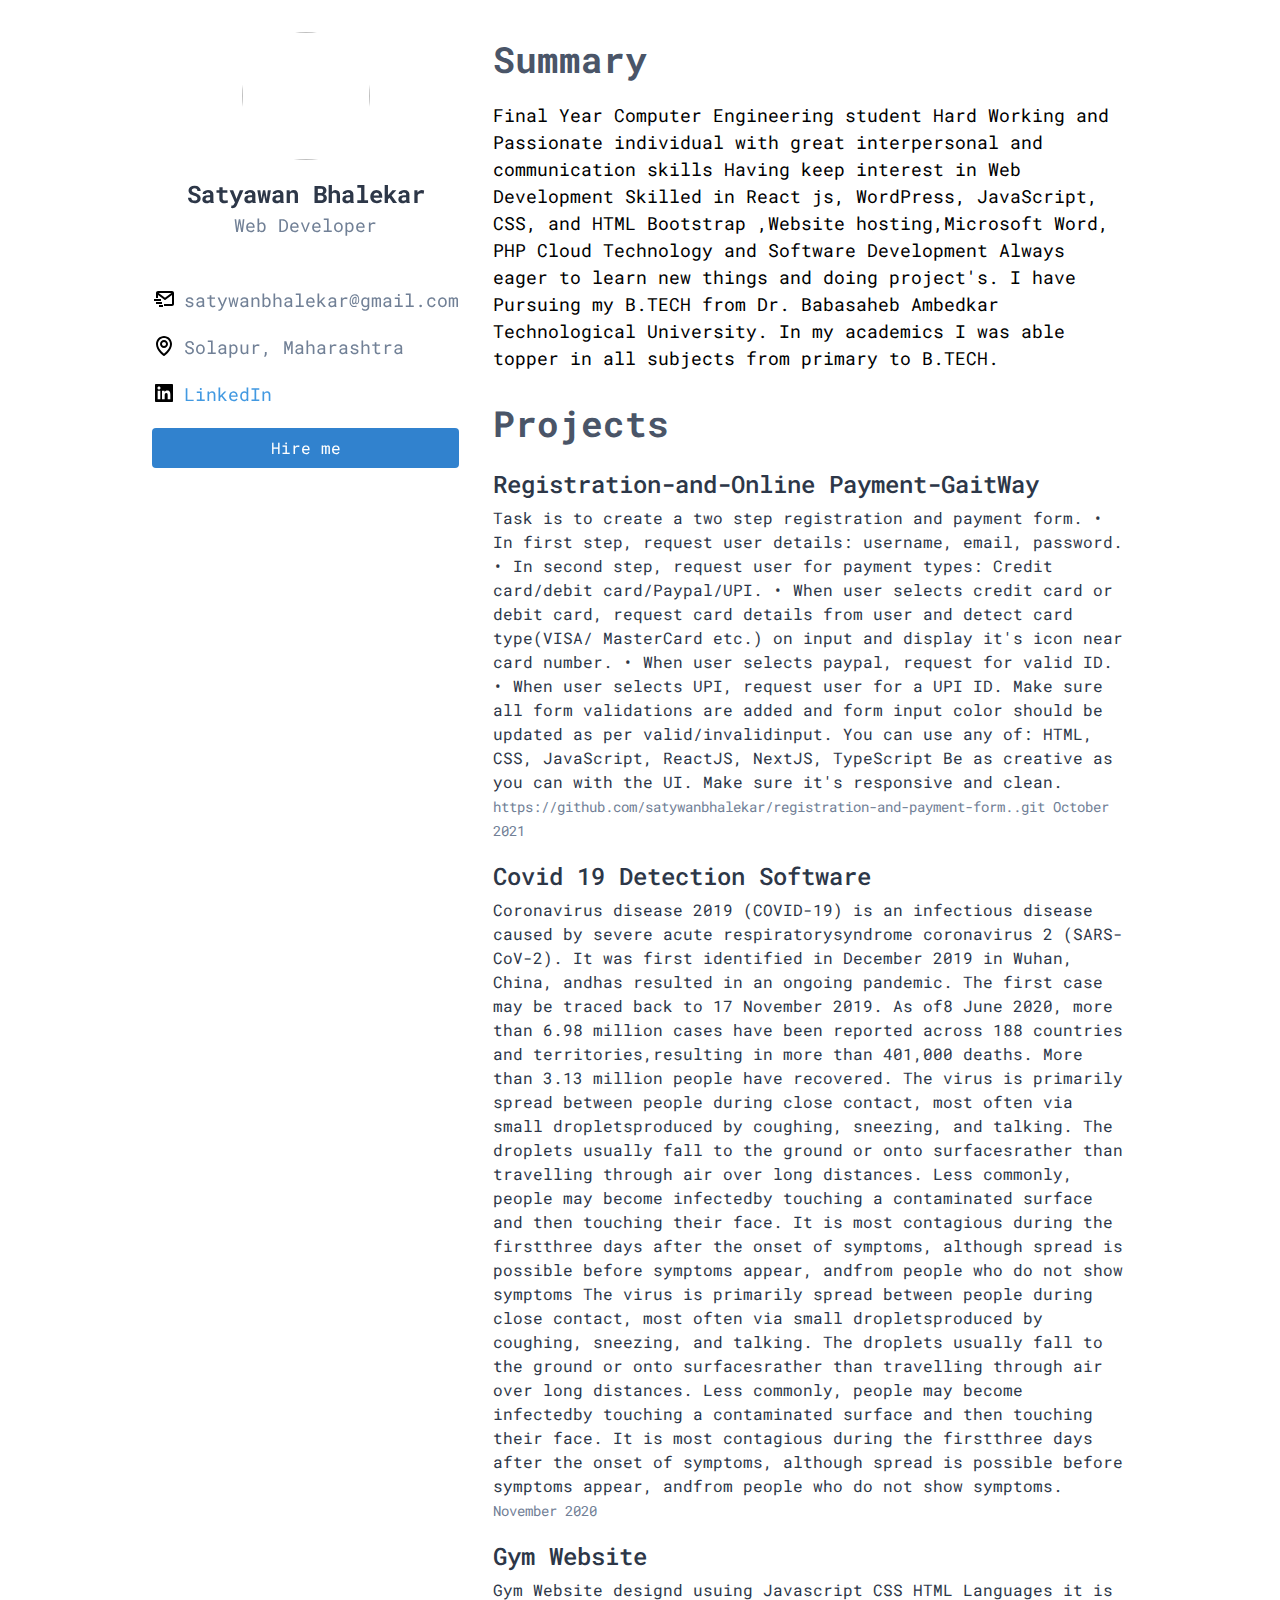
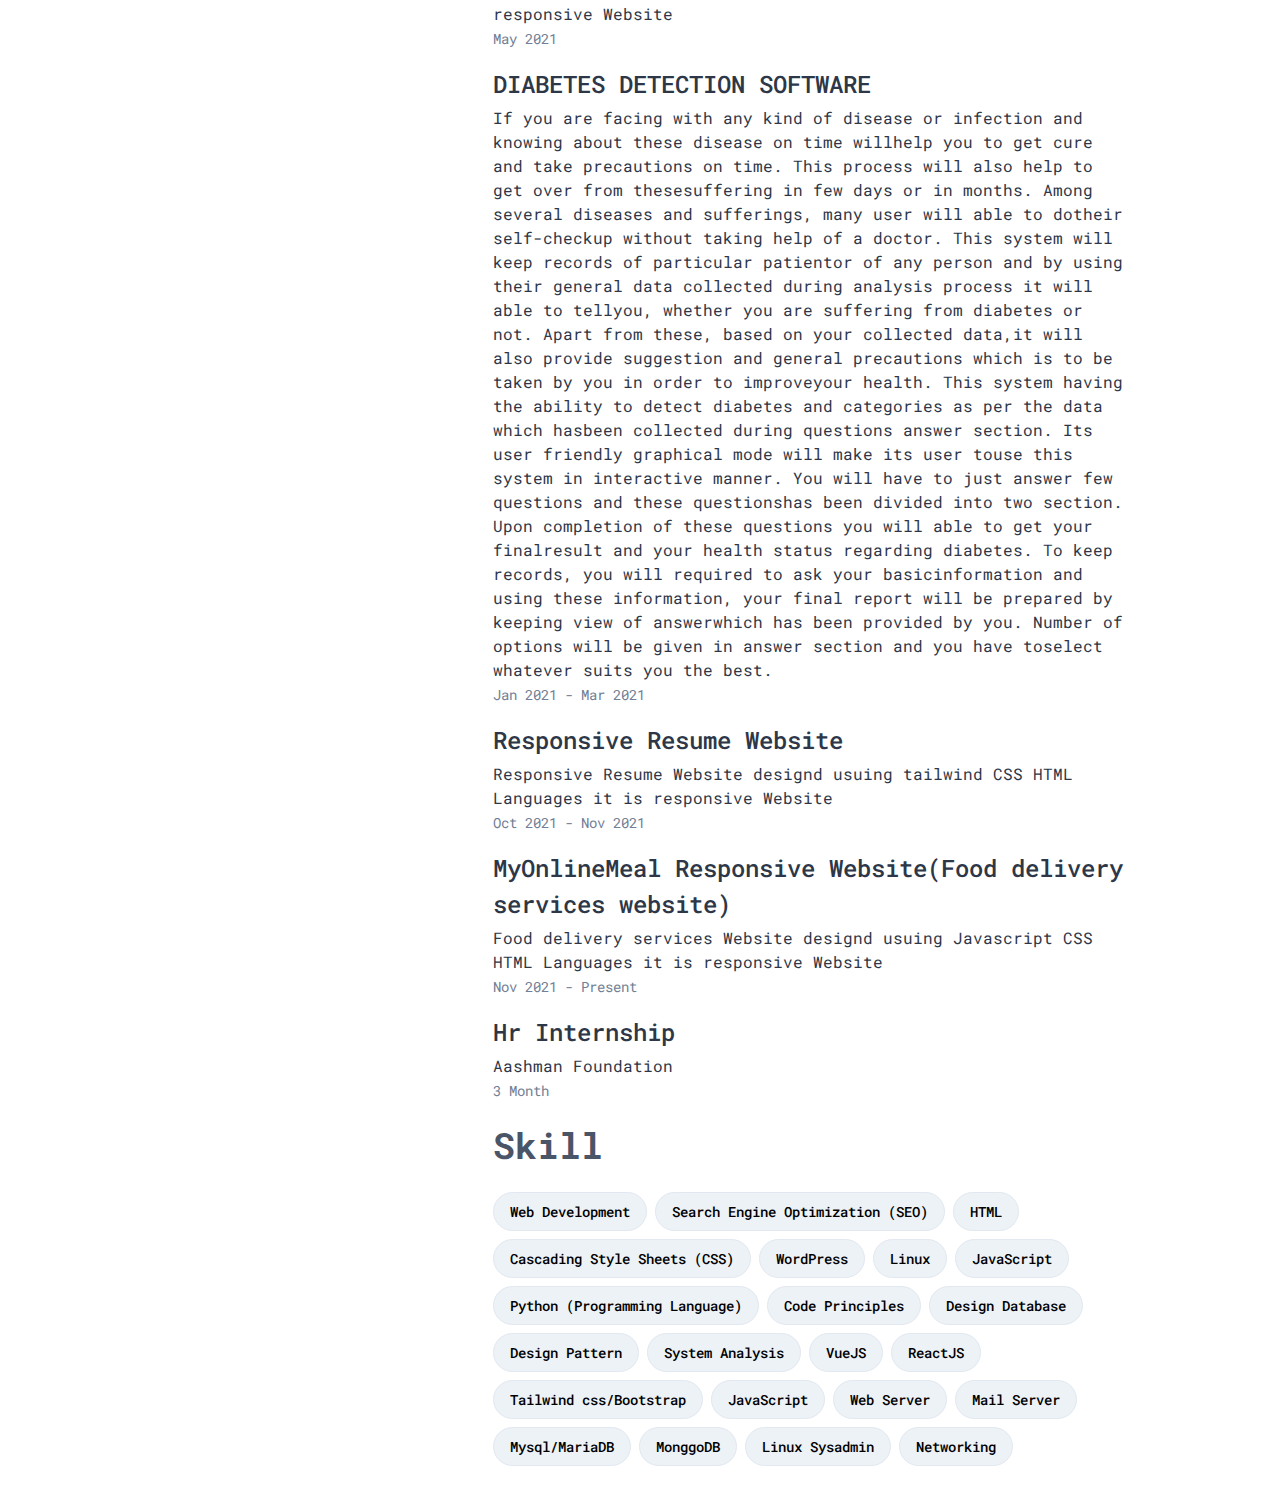
==== index.html @ 76a7c57e "Add files via upload" ====
<!DOCTYPE html>
<html lang="en">
  <head>
    <meta charset="UTF-8" />
    <meta name="viewport" content="width=device-width, initial-scale=1.0" />
    <link rel="stylesheet" href="tailwind.min.css" />
    <!-- <link rel="shortcut icon" href="satyawan.ico" /> -->
    <title>Satyawan Bhalekar</title>
    <link
      href="https://fonts.googleapis.com/css2?family=Roboto+Mono:wght@400;500;600&display=swap"
      rel="stylesheet"
    />
    <!-- <link
      href="https://unpkg.com/boxicons@2.0.5/css/boxicons.min.css"
      rel="stylesheet" -->
    <style>
      body {
        font-family: "Roboto Mono", monospace;
      }
    </style>
  </head>
  <body class="">
    <div class="mt-6 max-w-screen-lg md:flex mx-auto">
      <div class="md:w-1/3 p-2 relative">
        <div class="md:fixed">
          <div class="md:block">
            <img
              class="h-32 w-32 rounded-full mx-auto mx-4"
              src="https://avatars.githubusercontent.com/u/92453074?s=400&u=5a87115f5b4c615a3e0c9fea7eabaa7ba06e190a&v=4"
            />
            <div class="mb-12 text-center mt-4 justify-center items-center">
              <h1 class="text-2xl text-xl text-gray-800 font-bold">
                Satyawan Bhalekar
              </h1>
              <div class="md:text-lg text-gray-600">Web Developer</div>
              <div class="text-gray-600 md:hidden mt-1">
                (satywanbhalekar@gmail.com)
              </div>
            </div>
          </div>
          <div class="mx-4 my-4 hidden md:block">
            <div class="my-5 text-lg text-gray-600 flex">
              <div class="mr-2">
                <svg
                  xmlns="http://www.w3.org/2000/svg"
                  width="24"
                  height="24"
                  viewBox="0 0 24 24"
                >
                  <path
                    d="M20,4H6C4.897,4,4,4.897,4,6v5h2V8l6.4,4.8c0.178,0.133,0.389,0.2,0.6,0.2s0.422-0.067,0.6-0.2L20,8v9h-8v2h8 c1.103,0,2-0.897,2-2V6C22,4.897,21.103,4,20,4z M13,10.75L6.666,6h12.668L13,10.75z"
                  />
                  <path d="M2 12H9V14H2zM4 15H10V17H4zM7 18H11V20H7z" />
                </svg>
              </div>
              satywanbhalekar@gmail.com
            </div>
            <div class="my-5 text-lg text-gray-600 flex">
              <div class="mr-2">
                <svg
                  class="text-gray-600"
                  xmlns="http://www.w3.org/2000/svg"
                  width="24"
                  height="24"
                  viewBox="0 0 24 24"
                >
                  <path
                    d="M12,14c2.206,0,4-1.794,4-4s-1.794-4-4-4s-4,1.794-4,4S9.794,14,12,14z M12,8c1.103,0,2,0.897,2,2s-0.897,2-2,2 s-2-0.897-2-2S10.897,8,12,8z"
                  />
                  <path
                    d="M11.42,21.814C11.594,21.938,11.797,22,12,22s0.406-0.062,0.58-0.186C12.884,21.599,20.029,16.44,20,10 c0-4.411-3.589-8-8-8S4,5.589,4,9.995C3.971,16.44,11.116,21.599,11.42,21.814z M12,4c3.309,0,6,2.691,6,6.005 c0.021,4.438-4.388,8.423-6,9.73C10.389,18.427,5.979,14.441,6,10C6,6.691,8.691,4,12,4z"
                  />
                </svg>
              </div>
              Solapur, Maharashtra
            </div>
            <a
              href="http://linkedin.com/in/satyawan-bhalekar-4202151bb"
              class="my-5 text-blue-500 text-lg text-gray-600 flex"
            >
              <div class="mr-2">
                <svg
                  xmlns="http://www.w3.org/2000/svg"
                  width="24"
                  height="24"
                  viewBox="0 0 24 24"
                >
                  <path
                    d="M20,3H4C3.447,3,3,3.448,3,4v16c0,0.552,0.447,1,1,1h16c0.553,0,1-0.448,1-1V4C21,3.448,20.553,3,20,3z M8.339,18.337H5.667	v-8.59h2.672V18.337z M7.003,8.574c-0.856,0-1.548-0.694-1.548-1.548s0.691-1.548,1.548-1.548c0.854,0,1.548,0.693,1.548,1.548	S7.857,8.574,7.003,8.574z M18.338,18.337h-2.669V14.16c0-0.996-0.018-2.277-1.388-2.277c-1.39,0-1.601,1.086-1.601,2.207v4.248	h-2.667v-8.59h2.56v1.174h0.037c0.355-0.675,1.227-1.387,2.524-1.387c2.704,0,3.203,1.778,3.203,4.092V18.337z"
                  />
                </svg>
              </div>
              LinkedIn
            </a>
          </div>
          <div class="mx-4 hidden md:block">
            <a
              href="mailto:satywanbhalekar@gmail.com"
              class="inline-flex items-center justify-center bg-blue-600 hover:bg-blue-500 focus:outline-none focus:border-blue-700 focus:shadow-outline-blue active:bg-blue-700 transition duration-150 ease-in-out w-full py-2 text-white rounded text-base"
            >
              Hire me
            </a>
          </div>
        </div>
      </div>
      <div class="md:w-2/3 p-2 w-full">
        <div class="mx-4 mb-6">
          <h1 class="mb-4 text-4xl text-gray-700 font-bold">Summary</h1>
          <p class="text-lg">
            Final Year Computer Engineering student  Hard Working and Passionate individual with great interpersonal and communication skills  Having keep interest in Web Development Skilled in React js, WordPress, JavaScript, CSS, and HTML Bootstrap ,Website hosting,Microsoft Word, PHP Cloud Technology and Software Development  Always eager to learn new things and doing project's. I have Pursuing my B.TECH from Dr. Babasaheb Ambedkar Technological University. In my academics I was able topper in all subjects from primary to B.TECH.
          </p>
        </div>
        <div class="mx-4">
          <h1 class="mb-4 text-4xl text-gray-700 font-bold">Projects</h1>
          <ul>
            <li class="mb-4">
              <h2 class="text-2xl font-medium text-gray-800">
                Registration-and-Online Payment-GaitWay
              </h2>
              <div class="mt-1">
                <div>
                  <i class="bx bx-buildings" style="color: #666"></i>
                  <small class="text-base text-gray-800">
          
                    Task is to create a two step registration and payment form. • In first step, request user details: username, email, password. • In second step, request user for payment types: Credit card/debit card/Paypal/UPI. • When user selects credit card or debit card, request card details from user and detect card type(VISA/ MasterCard etc.) on input and display it's icon near card number. • When user selects paypal, request for valid ID. • When user selects UPI, request user for a UPI ID. Make sure all form validations are added and form input color should be updated as per valid/invalidinput. You can use any of: HTML, CSS, JavaScript, ReactJS, NextJS, TypeScript Be as creative as you can with the UI. Make sure it's responsive and clean.
                  </small>
                </div>
                <div>
                  <i class="bx bx-calendar text-sm" style="color: #666"></i>
                  <small class="text-sm text-gray-600"> https://github.com/satywanbhalekar/registration-and-payment-form..git
                    October 2021                </small>
                </div>
              </div>
            </li>
            <li class="mb-4">
              <h2 class="text-2xl font-medium text-gray-800">
                Covid 19 Detection Software
              </h2>
              <div class="mt-1">
                <div>
                  <i class="bx bx-buildings" style="color: #666"></i>
                  <small class="text-base text-gray-800">
                    Coronavirus disease 2019 (COVID-19) is an infectious disease caused by severe acute respiratorysyndrome coronavirus 2 (SARS-CoV-2). It was first identified in December 2019 in Wuhan, China, andhas resulted in an ongoing pandemic. The first case may be traced back to 17 November 2019. As of8 June 2020, more than 6.98 million cases have been reported across 188 countries and territories,resulting in more than 401,000 deaths. More than 3.13 million people have recovered. The virus is primarily spread between people during close contact, most often via small dropletsproduced by coughing, sneezing, and talking. The droplets usually fall to the ground or onto surfacesrather than travelling through air over long distances. Less commonly, people may become infectedby touching a contaminated surface and then touching their face. It is most contagious during the firstthree days after the onset of symptoms, although spread is possible before symptoms appear, andfrom people who do not show symptoms The virus is primarily spread between people during close contact, most often via small dropletsproduced by coughing, sneezing, and talking. The droplets usually fall to the ground or onto surfacesrather than travelling through air over long distances. Less commonly, people may become infectedby touching a contaminated surface and then touching their face. It is most contagious during the firstthree days after the onset of symptoms, although spread is possible before symptoms appear, andfrom people who do not show symptoms.
                  </small>
                </div>
                <div>
                  <i class="bx bx-calendar text-sm" style="color: #666"></i>
                  <small class="text-sm text-gray-600">November 2020</small>
                </div>
              </div>
            </li>
            <li class="mb-4">
              <h2 class="text-2xl font-medium text-gray-800">
                Gym Website
              </h2>
              <div class="mt-1">
                <div>
                  <i class="bx bx-buildings" style="color: #666"></i>
                  <small class="text-base text-gray-800">
                    Gym Website designd usuing Javascript CSS HTML Languages it is responsive Website
                  </small>
                </div>
                <div>
                  <i class="bx bx-calendar text-sm" style="color: #666"></i>
                  <small class="text-sm text-gray-600"
                    >May 2021</small
                  >
                </div>
              </div>
            </li>

            <li class="mb-4">
              <h2 class="text-2xl font-medium text-gray-800">
                DIABETES DETECTION SOFTWARE
              </h2>
              <div class="mt-1">
                <div>
                  <i class="bx bx-buildings" style="color: #666"></i>
                  <small class="text-base text-gray-800">
                    If you are facing with any kind of disease or infection and knowing about these disease on time willhelp you to get cure and take precautions on time. This process will also help to get over from thesesuffering in few days or in months. Among several diseases and sufferings, many user will able to dotheir self-checkup without taking help of a doctor. This system will keep records of particular patientor of any person and by using their general data collected during analysis process it will able to tellyou, whether you are suffering from diabetes or not. Apart from these, based on your collected data,it will also provide suggestion and general precautions which is to be taken by you in order to improveyour health. This system having the ability to detect diabetes and categories as per the data which hasbeen collected during questions answer section. Its user friendly graphical mode will make its user touse this system in interactive manner. You will have to just answer few questions and these questionshas been divided into two section. Upon completion of these questions you will able to get your finalresult and your health status regarding diabetes. To keep records, you will required to ask your basicinformation and using these information, your final report will be prepared by keeping view of answerwhich has been provided by you. Number of options will be given in answer section and you have toselect whatever suits you the best.
                  </small>
                </div>
                <div>
                  <i class="bx bx-calendar text-sm" style="color: #666"></i>
                  <small class="text-sm text-gray-600"
                    >Jan 2021 - Mar 2021</small
                  >
                </div>
              </div>
            </li>

            <li class="mb-4">
              <h2 class="text-2xl font-medium text-gray-800">
               Responsive Resume Website   
              </h2>
              <div class="mt-1">
                <div>
                  <i class="bx bx-buildings" style="color: #666"></i>
                  <small class="text-base text-gray-800">
                    Responsive Resume Website designd usuing tailwind CSS HTML Languages it is responsive Website
                  </small>
                </div>
                <div>
                  <i class="bx bx-calendar text-sm" style="color: #666"></i>
                  <small class="text-sm text-gray-600"
                    >Oct 2021  - Nov 2021</small
                  >
                </div>
              </div>
            </li>
            <li class="mb-4">
              <h2 class="text-2xl font-medium text-gray-800">
                MyOnlineMeal  Responsive  Website(Food delivery services website)  
              </h2>
              <div class="mt-1">
                <div>
                  <i class="bx bx-buildings text-sm" style="color: #666"></i>
                  <small class="text-base text-gray-800">
                    Food delivery services Website designd usuing Javascript CSS HTML Languages it is responsive Website
                  </small>
                </div>
                <div>
                  <i class="bx bx-calendar text-sm" style="color: #666"></i>
                  <small class="text-sm text-gray-600"
                    >Nov 2021 - Present</small
                  >
                </div>
              </div>
            </li>
            <li class="mb-4">
              <h2 class="text-2xl font-medium text-gray-800">
                Hr Internship
              </h2>
              <div class="mt-1">
                <div>
                  <i class="bx bx-buildings" style="color: #666"></i>
                  <small class="text-base text-gray-800">
                    Aashman Foundation
                  </small>
                </div>
                <div class="">
                  <i class="bx bx-calendar" style="color: #666"></i>
                  <small class="text-sm text-gray-600">3 Month</small>
                </div>
              </div>
            </li>
          </ul>
        </div>
        <div class="mx-4">
          <h1 class="mb-4 text-4xl text-gray-700 font-bold">Skill</h1>
          <ul>
            <li class="mb-6 flex flex-wrap">
              <span
                class="mr-2 my-1 rounded-full border px-4 text-sm py-2 font-medium bg-gray-200"
                >Web Development</span
              >
              <span
                class="mr-2 my-1 rounded-full border px-4 text-sm py-2 font-medium bg-gray-200"
                >Search Engine Optimization (SEO)</span
              >
              <span
                class="mr-2 my-1 rounded-full border px-4 text-sm py-2 font-medium bg-gray-200"
                >HTML</span
              >
              <span
                class="mr-2 my-1 rounded-full border px-4 text-sm py-2 font-medium bg-gray-200"
                >Cascading Style Sheets (CSS)</span
              >
              <span
                class="mr-2 my-1 rounded-full border px-4 text-sm py-2 font-medium bg-gray-200"
                >WordPress</span
              >
              <span
                class="mr-2 my-1 rounded-full border px-4 text-sm py-2 font-medium bg-gray-200"
                >Linux</span
              >
              <span
                class="mr-2 my-1 rounded-full border px-4 text-sm py-2 font-medium bg-gray-200"
                >JavaScript</span
              >
              <span
                class="mr-2 my-1 rounded-full border px-4 text-sm py-2 font-medium bg-gray-200"
                >Python (Programming Language)</span
              >
              <span
                class="mr-2 my-1 rounded-full border px-4 text-sm py-2 font-medium bg-gray-200"
                >Code Principles</span
              >
              <span
                class="mr-2 my-1 rounded-full border px-4 text-sm py-2 font-medium bg-gray-200"
                >Design Database</span
              >
              <span
                class="mr-2 my-1 rounded-full border px-4 text-sm py-2 font-medium bg-gray-200"
                >Design Pattern</span
              >
              <span
                class="mr-2 my-1 rounded-full border px-4 text-sm py-2 font-medium bg-gray-200"
                >System Analysis</span
              >
              <span
                class="mr-2 my-1 rounded-full border px-4 text-sm py-2 font-medium bg-gray-200"
                >VueJS</span
              >
              <span
                class="mr-2 my-1 rounded-full border px-4 text-sm py-2 font-medium bg-gray-200"
                >ReactJS</span
              >
              <span
                class="mr-2 my-1 rounded-full border px-4 text-sm py-2 font-medium bg-gray-200"
                >Tailwind css/Bootstrap</span
              >
              <span
                class="mr-2 my-1 rounded-full border px-4 text-sm py-2 font-medium bg-gray-200"
                >JavaScript</span
              >
              <span
                class="mr-2 my-1 rounded-full border px-4 text-sm py-2 font-medium bg-gray-200"
                >Web Server</span
              >
              <span
                class="mr-2 my-1 rounded-full border px-4 text-sm py-2 font-medium bg-gray-200"
                >Mail Server</span
              >
              <span
                class="mr-2 my-1 rounded-full border px-4 text-sm py-2 font-medium bg-gray-200"
                >Mysql/MariaDB</span
              >
              <span
                class="mr-2 my-1 rounded-full border px-4 text-sm py-2 font-medium bg-gray-200"
                >MonggoDB</span
              >
              <span
                class="mr-2 my-1 rounded-full border px-4 text-sm py-2 font-medium bg-gray-200"
                >Linux Sysadmin</span
              >
              <span
                class="mr-2 my-1 rounded-full border px-4 text-sm py-2 font-medium bg-gray-200"
                >Networking</span
              >
            </li>
          </ul>
        </div>
      </div>
    </div>
  </body>
</html>
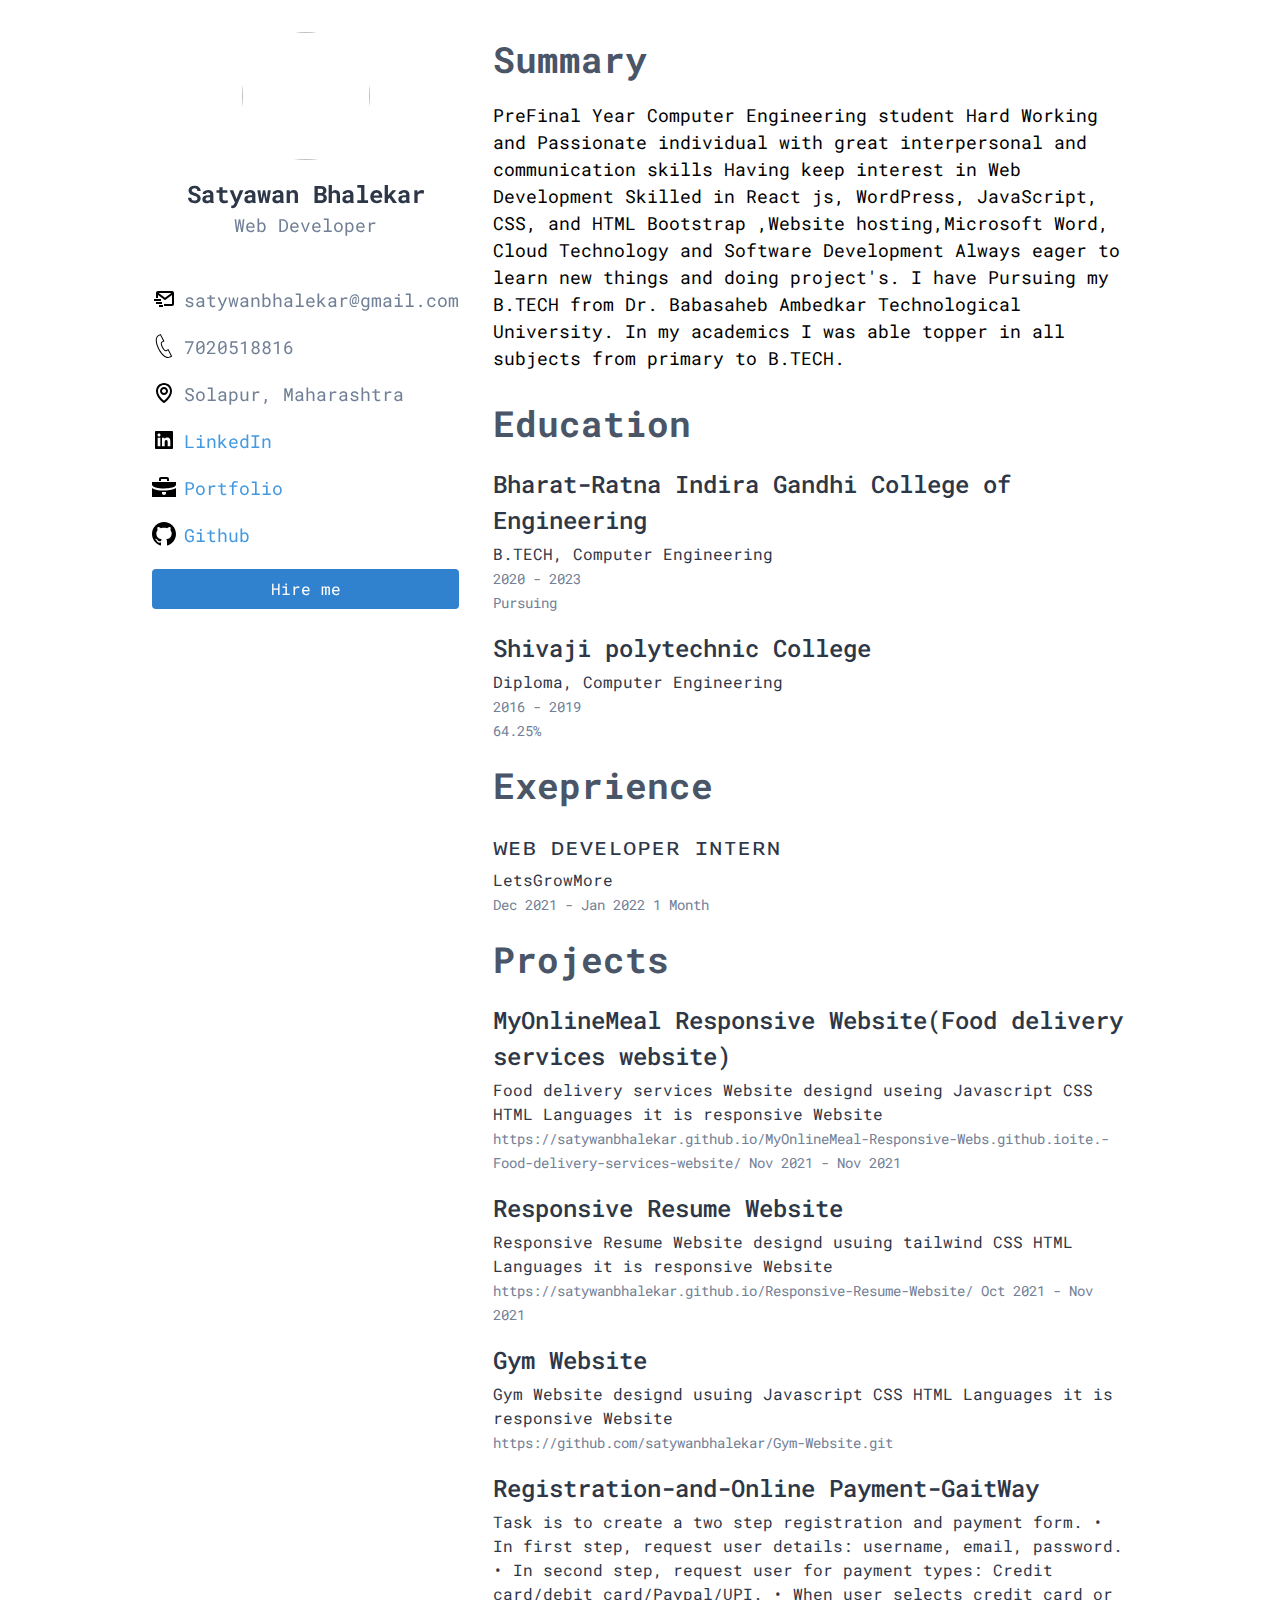
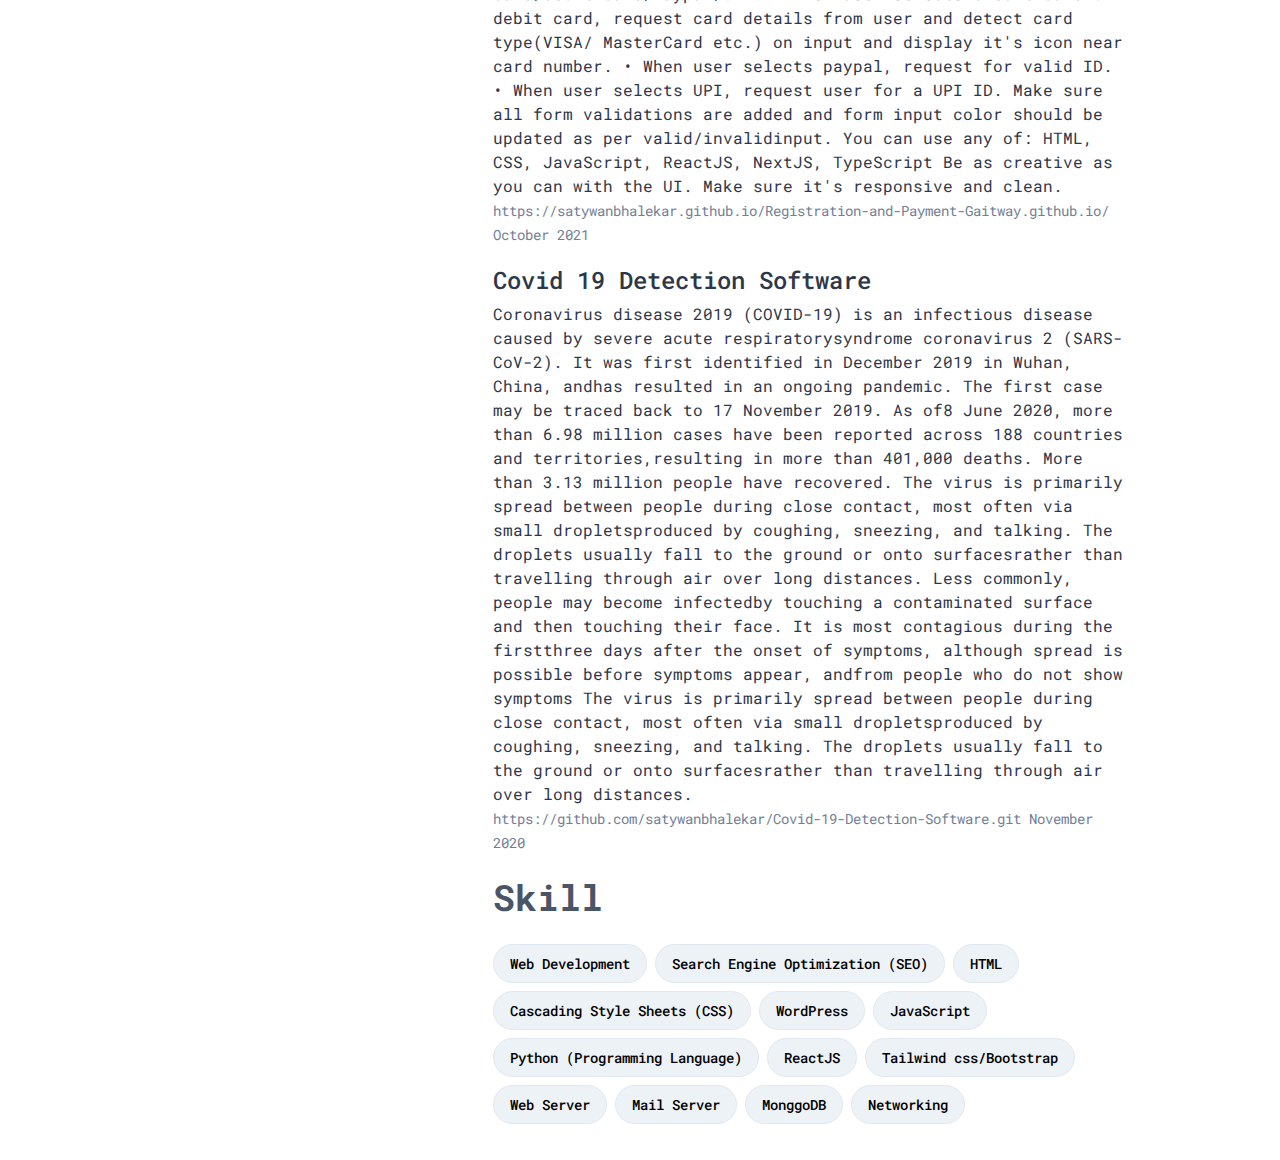
==== commit 0c1f91b8: "Update index.html" ====
--- a/index.html
+++ b/index.html
@@ -55,6 +55,26 @@
               </div>
               satywanbhalekar@gmail.com
             </div>
+
+            <div class="my-5 text-lg text-gray-600 flex">
+              <div class="mr-2">
+                <svg
+                  class="text-gray-600"
+                  xmlns="http://www.w3.org/2000/svg"
+                  width="24"
+                  height="24"
+                  viewBox="0 0 24 24"
+                >
+                  <path
+                    d="M8.26 1.289l-1.564.772c-5.793 3.02 2.798 20.944 9.31 20.944.46 0 .904-.094 1.317-.284l1.542-.755-2.898-5.594-1.54.754c-.181.087-.384.134-.597.134-2.561 0-6.841-8.204-4.241-9.596l1.546-.763-2.875-5.612zm7.746 22.711c-5.68 0-12.221-11.114-12.221-17.832 0-2.419.833-4.146 2.457-4.992l2.382-1.176 3.857 7.347-2.437 1.201c-1.439.772 2.409 8.424 3.956 7.68l2.399-1.179 3.816 7.36s-2.36 1.162-2.476 1.215c-.547.251-1.129.376-1.733.376"
+                  />
+                  
+                </svg>
+              </div>
+              7020518816
+            </div>
+
+
             <div class="my-5 text-lg text-gray-600 flex">
               <div class="mr-2">
                 <svg
@@ -91,6 +111,46 @@
                 </svg>
               </div>
               LinkedIn
+            </a>
+
+            <a
+              href="https://satywanbhalekar.github.io/Responsive-Resume-Website/"
+              class="my-5 text-blue-500 text-lg text-gray-600 flex"
+            >
+              <div class="mr-2">
+                <svg
+                  xmlns="http://www.w3.org/2000/svg"
+                  width="24"
+                  height="24"
+                  viewBox="0 0 24 24"
+                >
+                  <path
+                    d="M12.23 15.5c-6.801 0-10.367-1.221-12.23-2.597v9.097h24v-8.949c-3.218 2.221-9.422 2.449-11.77 2.449zm1.77 2.532c0 1.087-.896 1.968-2 1.968s-2-.881-2-1.968v-1.032h4v1.032zm-14-8.541v-2.491h24v2.605c0 5.289-24 5.133-24-.114zm9-7.491c-1.104 0-2 .896-2 2v2h2v-1.5c0-.276.224-.5.5-.5h5c.276 0 .5.224.5.5v1.5h2v-2c0-1.104-.896-2-2-2h-6z"
+                  />
+                </svg>
+              </div>
+              Portfolio
+            </a>
+
+
+
+            <a
+              href="https://github.com/satywanbhalekar"
+              class="my-5 text-blue-500 text-lg text-gray-600 flex"
+            >
+              <div class="mr-2">
+                <svg
+                  xmlns="http://www.w3.org/2000/svg"
+                  width="24"
+                  height="24"
+                  viewBox="0 0 24 24"
+                >
+                  <path
+                    d="M12 0c-6.626 0-12 5.373-12 12 0 5.302 3.438 9.8 8.207 11.387.599.111.793-.261.793-.577v-2.234c-3.338.726-4.033-1.416-4.033-1.416-.546-1.387-1.333-1.756-1.333-1.756-1.089-.745.083-.729.083-.729 1.205.084 1.839 1.237 1.839 1.237 1.07 1.834 2.807 1.304 3.492.997.107-.775.418-1.305.762-1.604-2.665-.305-5.467-1.334-5.467-5.931 0-1.311.469-2.381 1.236-3.221-.124-.303-.535-1.524.117-3.176 0 0 1.008-.322 3.301 1.23.957-.266 1.983-.399 3.003-.404 1.02.005 2.047.138 3.006.404 2.291-1.552 3.297-1.23 3.297-1.23.653 1.653.242 2.874.118 3.176.77.84 1.235 1.911 1.235 3.221 0 4.609-2.807 5.624-5.479 5.921.43.372.823 1.102.823 2.222v3.293c0 .319.192.694.801.576 4.765-1.589 8.199-6.086 8.199-11.386 0-6.627-5.373-12-12-12z"/"
+                  />
+                </svg>
+              </div>
+              Github
             </a>
           </div>
           <div class="mx-4 hidden md:block">
@@ -103,147 +163,206 @@
           </div>
         </div>
       </div>
+  
       <div class="md:w-2/3 p-2 w-full">
         <div class="mx-4 mb-6">
           <h1 class="mb-4 text-4xl text-gray-700 font-bold">Summary</h1>
           <p class="text-lg">
-            Final Year Computer Engineering student  Hard Working and Passionate individual with great interpersonal and communication skills  Having keep interest in Web Development Skilled in React js, WordPress, JavaScript, CSS, and HTML Bootstrap ,Website hosting,Microsoft Word, PHP Cloud Technology and Software Development  Always eager to learn new things and doing project's. I have Pursuing my B.TECH from Dr. Babasaheb Ambedkar Technological University. In my academics I was able topper in all subjects from primary to B.TECH.
+            PreFinal Year Computer Engineering student Hard Working and
+Passionate individual with great interpersonal and communication skills
+Having keep interest in Web Development Skilled in React js, WordPress,
+JavaScript, CSS, and HTML Bootstrap ,Website hosting,Microsoft Word,
+Cloud Technology and Software Development Always eager to learn
+new things and doing project's. I have Pursuing my B.TECH from Dr.
+Babasaheb Ambedkar Technological University. In my academics I was
+able topper in all subjects from primary to B.TECH.
+
           </p>
         </div>
+
         <div class="mx-4">
-          <h1 class="mb-4 text-4xl text-gray-700 font-bold">Projects</h1>
+          <h1 class="mb-4 text-4xl text-gray-700 font-bold">Education</h1>
+   
           <ul>
             <li class="mb-4">
               <h2 class="text-2xl font-medium text-gray-800">
-                Registration-and-Online Payment-GaitWay
-              </h2>
-              <div class="mt-1">
-                <div>
-                  <i class="bx bx-buildings" style="color: #666"></i>
-                  <small class="text-base text-gray-800">
-          
-                    Task is to create a two step registration and payment form. • In first step, request user details: username, email, password. • In second step, request user for payment types: Credit card/debit card/Paypal/UPI. • When user selects credit card or debit card, request card details from user and detect card type(VISA/ MasterCard etc.) on input and display it's icon near card number. • When user selects paypal, request for valid ID. • When user selects UPI, request user for a UPI ID. Make sure all form validations are added and form input color should be updated as per valid/invalidinput. You can use any of: HTML, CSS, JavaScript, ReactJS, NextJS, TypeScript Be as creative as you can with the UI. Make sure it's responsive and clean.
-                  </small>
-                </div>
-                <div>
-                  <i class="bx bx-calendar text-sm" style="color: #666"></i>
-                  <small class="text-sm text-gray-600"> https://github.com/satywanbhalekar/registration-and-payment-form..git
-                    October 2021                </small>
-                </div>
-              </div>
-            </li>
-            <li class="mb-4">
-              <h2 class="text-2xl font-medium text-gray-800">
-                Covid 19 Detection Software
-              </h2>
-              <div class="mt-1">
-                <div>
-                  <i class="bx bx-buildings" style="color: #666"></i>
-                  <small class="text-base text-gray-800">
-                    Coronavirus disease 2019 (COVID-19) is an infectious disease caused by severe acute respiratorysyndrome coronavirus 2 (SARS-CoV-2). It was first identified in December 2019 in Wuhan, China, andhas resulted in an ongoing pandemic. The first case may be traced back to 17 November 2019. As of8 June 2020, more than 6.98 million cases have been reported across 188 countries and territories,resulting in more than 401,000 deaths. More than 3.13 million people have recovered. The virus is primarily spread between people during close contact, most often via small dropletsproduced by coughing, sneezing, and talking. The droplets usually fall to the ground or onto surfacesrather than travelling through air over long distances. Less commonly, people may become infectedby touching a contaminated surface and then touching their face. It is most contagious during the firstthree days after the onset of symptoms, although spread is possible before symptoms appear, andfrom people who do not show symptoms The virus is primarily spread between people during close contact, most often via small dropletsproduced by coughing, sneezing, and talking. The droplets usually fall to the ground or onto surfacesrather than travelling through air over long distances. Less commonly, people may become infectedby touching a contaminated surface and then touching their face. It is most contagious during the firstthree days after the onset of symptoms, although spread is possible before symptoms appear, andfrom people who do not show symptoms.
-                  </small>
-                </div>
-                <div>
-                  <i class="bx bx-calendar text-sm" style="color: #666"></i>
-                  <small class="text-sm text-gray-600">November 2020</small>
-                </div>
-              </div>
-            </li>
-            <li class="mb-4">
-              <h2 class="text-2xl font-medium text-gray-800">
-                Gym Website
-              </h2>
-              <div class="mt-1">
-                <div>
-                  <i class="bx bx-buildings" style="color: #666"></i>
-                  <small class="text-base text-gray-800">
-                    Gym Website designd usuing Javascript CSS HTML Languages it is responsive Website
-                  </small>
-                </div>
-                <div>
-                  <i class="bx bx-calendar text-sm" style="color: #666"></i>
-                  <small class="text-sm text-gray-600"
-                    >May 2021</small
-                  >
-                </div>
-              </div>
-            </li>
-
-            <li class="mb-4">
-              <h2 class="text-2xl font-medium text-gray-800">
-                DIABETES DETECTION SOFTWARE
-              </h2>
-              <div class="mt-1">
-                <div>
-                  <i class="bx bx-buildings" style="color: #666"></i>
-                  <small class="text-base text-gray-800">
-                    If you are facing with any kind of disease or infection and knowing about these disease on time willhelp you to get cure and take precautions on time. This process will also help to get over from thesesuffering in few days or in months. Among several diseases and sufferings, many user will able to dotheir self-checkup without taking help of a doctor. This system will keep records of particular patientor of any person and by using their general data collected during analysis process it will able to tellyou, whether you are suffering from diabetes or not. Apart from these, based on your collected data,it will also provide suggestion and general precautions which is to be taken by you in order to improveyour health. This system having the ability to detect diabetes and categories as per the data which hasbeen collected during questions answer section. Its user friendly graphical mode will make its user touse this system in interactive manner. You will have to just answer few questions and these questionshas been divided into two section. Upon completion of these questions you will able to get your finalresult and your health status regarding diabetes. To keep records, you will required to ask your basicinformation and using these information, your final report will be prepared by keeping view of answerwhich has been provided by you. Number of options will be given in answer section and you have toselect whatever suits you the best.
-                  </small>
-                </div>
-                <div>
-                  <i class="bx bx-calendar text-sm" style="color: #666"></i>
-                  <small class="text-sm text-gray-600"
-                    >Jan 2021 - Mar 2021</small
-                  >
-                </div>
-              </div>
-            </li>
-
-            <li class="mb-4">
-              <h2 class="text-2xl font-medium text-gray-800">
-               Responsive Resume Website   
-              </h2>
-              <div class="mt-1">
-                <div>
-                  <i class="bx bx-buildings" style="color: #666"></i>
-                  <small class="text-base text-gray-800">
-                    Responsive Resume Website designd usuing tailwind CSS HTML Languages it is responsive Website
-                  </small>
-                </div>
-                <div>
-                  <i class="bx bx-calendar text-sm" style="color: #666"></i>
-                  <small class="text-sm text-gray-600"
-                    >Oct 2021  - Nov 2021</small
-                  >
-                </div>
-              </div>
-            </li>
-            <li class="mb-4">
-              <h2 class="text-2xl font-medium text-gray-800">
-                MyOnlineMeal  Responsive  Website(Food delivery services website)  
-              </h2>
-              <div class="mt-1">
-                <div>
-                  <i class="bx bx-buildings text-sm" style="color: #666"></i>
-                  <small class="text-base text-gray-800">
-                    Food delivery services Website designd usuing Javascript CSS HTML Languages it is responsive Website
-                  </small>
-                </div>
-                <div>
-                  <i class="bx bx-calendar text-sm" style="color: #666"></i>
-                  <small class="text-sm text-gray-600"
-                    >Nov 2021 - Present</small
-                  >
-                </div>
-              </div>
-            </li>
-            <li class="mb-4">
-              <h2 class="text-2xl font-medium text-gray-800">
-                Hr Internship
-              </h2>
-              <div class="mt-1">
-                <div>
-                  <i class="bx bx-buildings" style="color: #666"></i>
-                  <small class="text-base text-gray-800">
-                    Aashman Foundation
+                Bharat-Ratna Indira Gandhi College of Engineering
+              </h2>
+              <div class="mt-1">
+                <div>
+                  <i class="bx bx-buildings" style="color: #666"></i>
+                  <small class="text-base text-gray-800">
+                    B.TECH, Computer Engineering
                   </small>
                 </div>
                 <div class="">
                   <i class="bx bx-calendar" style="color: #666"></i>
-                  <small class="text-sm text-gray-600">3 Month</small>
-                </div>
-              </div>
-            </li>
+                  <small class="text-sm text-gray-600">  2020 -  2023  <br>   Pursuing  </small>
+                </div>
+              </div>
+            </li>
+
+            <li class="mb-4">
+              <h2 class="text-2xl font-medium text-gray-800">
+                Shivaji polytechnic College
+              </h2>
+              <div class="mt-1">
+                <div>
+                  <i class="bx bx-buildings" style="color: #666"></i>
+                  <small class="text-base text-gray-800">
+                    Diploma, Computer Engineering
+                  </small>
+                </div>
+                <div class="">
+                  <i class="bx bx-calendar" style="color: #666"></i>
+                  <small class="text-sm text-gray-600">  2016 -  2019  <br>   64.25%  </small>
+                </div>
+              </div>
+            </li>
+
+          </ul>
+        </div>
+        <div class="mx-4">
+          <h1 class="mb-4 text-4xl text-gray-700 font-bold">Exeprience</h1>
+ 
+          <ul>
+            <li class="mb-4">
+              <h2 class="text-2xl font-medium text-gray-800">
+                ᴡᴇʙ ᴅᴇᴠᴇʟᴏᴩᴇʀ ɪɴᴛᴇʀɴ
+              </h2>
+              <div class="mt-1">
+                <div>
+                  <i class="bx bx-buildings" style="color: #666"></i>
+                  <small class="text-base text-gray-800">
+                    LetsGrowMore
+                  </small>
+                </div>
+                <div class="">
+                  <i class="bx bx-calendar" style="color: #666"></i>
+                  <small class="text-sm text-gray-600"> Dec 2021 - Jan 2022     1 Month  </small>
+                </div>
+              </div>
+            </li>
+
+
+            <h1 class="mb-4 text-4xl text-gray-700 font-bold">Projects </h1>
+
+
+            <li class="mb-4">
+              <h2 class="text-2xl font-medium text-gray-800">
+                MyOnlineMeal Responsive Website(Food delivery services website)  
+              </h2>
+              <div class="mt-1">
+                <div>
+                  <i class="bx bx-buildings" style="color: #666"></i>
+                  <small class="text-base text-gray-800">
+          
+                    Food delivery services Website designd useing Javascript CSS HTML Languages it is responsive Website
+                  </small>
+                </div>
+                <div>
+                  <i class="bx bx-calendar text-sm" style="color: #666"></i>
+                  <small class="text-sm text-gray-600"> <a href="https://satywanbhalekar.github.io/MyOnlineMeal-Responsive-Webs.github.ioite.-Food-delivery-services-website/">https://satywanbhalekar.github.io/MyOnlineMeal-Responsive-Webs.github.ioite.-Food-delivery-services-website/</a>  Nov 2021 - Nov 2021                </small>
+                </div>
+              </div>
+            </li>
+            <li class="mb-4">
+              <h2 class="text-2xl font-medium text-gray-800">
+                Responsive Resume Website
+              </h2>
+              <div class="mt-1">
+                <div>
+                  <i class="bx bx-buildings" style="color: #666"></i>
+                  <small class="text-base text-gray-800">
+                    Responsive Resume Website designd usuing tailwind CSS HTML Languages it is responsive Website 
+                  </small>
+                </div>
+                <div>
+                  <i class="bx bx-calendar text-sm" style="color: #666"></i>
+                  <small class="text-sm text-gray-600"><a href="https://satywanbhalekar.github.io/Responsive-Resume-Website/">https://satywanbhalekar.github.io/Responsive-Resume-Website/</a>  Oct 2021 - Nov 2021
+                  </small>
+                </div>
+              </div>
+            </li>
+            <li class="mb-4">
+              <h2 class="text-2xl font-medium text-gray-800">
+                Gym Website
+              </h2>
+              <div class="mt-1">
+                <div>
+                  <i class="bx bx-buildings" style="color: #666"></i>
+                  <small class="text-base text-gray-800">
+                    Gym Website designd usuing Javascript CSS HTML Languages it is responsive Website
+                  </small>
+                </div>
+                <div>
+                  <i class="bx bx-calendar text-sm" style="color: #666"></i>
+                  <small class="text-sm text-gray-600"
+                    ><a href="https://github.com/satywanbhalekar/Gym-Website.git">https://github.com/satywanbhalekar/Gym-Website.git</a></small
+                  >
+                </div>
+              </div>
+            </li>
+
+            <li class="mb-4">
+              <h2 class="text-2xl font-medium text-gray-800">
+                Registration-and-Online Payment-GaitWay
+              </h2>
+              <div class="mt-1">
+                <div>
+                  <i class="bx bx-buildings" style="color: #666"></i>
+                  <small class="text-base text-gray-800">
+                    Task is to create a two step registration and payment form. • In first step, request user details: username, email, password. • In second step, request user for payment types: Credit card/debit card/Paypal/UPI. • When user selects credit card or debit card, request card details from user and detect card type(VISA/ MasterCard etc.) on input and display it's icon near card number. • When user selects paypal, request for valid ID. • When user selects UPI, request user for a UPI ID. Make sure all form validations are added and form input color should be updated as per valid/invalidinput. You can use any of: HTML, CSS, JavaScript, ReactJS, NextJS, TypeScript Be as creative as you can with the UI. Make sure it's responsive and clean.
+                  </small>
+                </div>
+                <div>
+                  <i class="bx bx-calendar text-sm" style="color: #666"></i>
+                  <small class="text-sm text-gray-600"
+                    ><a href="https://satywanbhalekar.github.io/Registration-and-Payment-Gaitway.github.io/">https://satywanbhalekar.github.io/Registration-and-Payment-Gaitway.github.io/</a> October 2021</small
+                  >
+                </div>
+              </div>
+            </li>
+
+            <li class="mb-4">
+              <h2 class="text-2xl font-medium text-gray-800">
+                Covid 19 Detection Software   
+              </h2>
+              <div class="mt-1">
+                <div>
+                  <i class="bx bx-buildings" style="color: #666"></i>
+                  <small class="text-base text-gray-800">
+                    Coronavirus disease 2019 (COVID-19) is an infectious disease caused by severe acute respiratorysyndrome coronavirus 2 (SARS-CoV-2). It was first identified in December 2019 in Wuhan, China, andhas resulted in an ongoing pandemic. The first case may be traced back to 17 November 2019. As of8 June 2020, more than 6.98 million cases have been reported across 188 countries and territories,resulting in more than 401,000 deaths. More than 3.13 million people have recovered. The virus is primarily spread between people during close contact, most often via small dropletsproduced by coughing, sneezing, and talking. The droplets usually fall to the ground or onto surfacesrather than travelling through air over long distances. Less commonly, people may become infectedby touching a contaminated surface and then touching their face. It is most contagious during the firstthree days after the onset of symptoms, although spread is possible before symptoms appear, andfrom people who do not show symptoms The virus is primarily spread between people during close contact, most often via small dropletsproduced by coughing, sneezing, and talking. The droplets usually fall to the ground or onto surfacesrather than travelling through air over long distances. 
+                  </small>
+                </div>
+                <div>
+                  <i class="bx bx-calendar text-sm" style="color: #666"></i>
+                  <small class="text-sm text-gray-600"
+                    ><a href="https://github.com/satywanbhalekar/Covid-19-Detection-Software.git">https://github.com/satywanbhalekar/Covid-19-Detection-Software.git</a> November 2020</small
+                  >
+                </div>
+              </div>
+            </li>
+            <!-- <li class="mb-4">
+              <h2 class="text-2xl font-medium text-gray-800">
+                DIABETES DETECTION SOFTWARE 
+              </h2>
+              <div class="mt-1">
+                <div>
+                  <i class="bx bx-buildings text-sm" style="color: #666"></i>
+                  <small class="text-base text-gray-800">
+                    If you are facing with any kind of disease or infection and knowing about these disease on time willhelp you to get cure and take precautions on time. This process will also help to get over from thesesuffering in few days or in months. Among several diseases and sufferings, many user will able to dotheir self-checkup without taking help of a doctor. This system will keep records of particular patientor of any person and by using their general data collected during analysis process it will able to tellyou, whether you are suffering from diabetes or not. Apart from these, based on your collected data,it will also provide suggestion and general precautions which is to be taken by you in order to improveyour health. This system having the ability to detect diabetes and categories as per the data which hasbeen collected during questions answer section. Its user friendly graphical mode will make its user touse this system in interactive manner. You will have to just answer few questions and these questionshas been divided into two section. Upon completion of these questions you will able to get your finalresult and your health status regarding diabetes. To keep records, you will required to ask your basicinformation and using these information, your final report will be prepared by keeping view of answerwhich has been provided by you.
+                  </small>
+                </div>
+                <div>
+                  <i class="bx bx-calendar text-sm" style="color: #666"></i>
+                  <small class="text-sm text-gray-600"
+                    >Jan 2021 - Mar 2021
+                    </small
+                  >
+                </div>
+              </div>
+            </li> -->
           </ul>
         </div>
         <div class="mx-4">
@@ -270,10 +389,7 @@
                 class="mr-2 my-1 rounded-full border px-4 text-sm py-2 font-medium bg-gray-200"
                 >WordPress</span
               >
-              <span
-                class="mr-2 my-1 rounded-full border px-4 text-sm py-2 font-medium bg-gray-200"
-                >Linux</span
-              >
+              
               <span
                 class="mr-2 my-1 rounded-full border px-4 text-sm py-2 font-medium bg-gray-200"
                 >JavaScript</span
@@ -282,26 +398,7 @@
                 class="mr-2 my-1 rounded-full border px-4 text-sm py-2 font-medium bg-gray-200"
                 >Python (Programming Language)</span
               >
-              <span
-                class="mr-2 my-1 rounded-full border px-4 text-sm py-2 font-medium bg-gray-200"
-                >Code Principles</span
-              >
-              <span
-                class="mr-2 my-1 rounded-full border px-4 text-sm py-2 font-medium bg-gray-200"
-                >Design Database</span
-              >
-              <span
-                class="mr-2 my-1 rounded-full border px-4 text-sm py-2 font-medium bg-gray-200"
-                >Design Pattern</span
-              >
-              <span
-                class="mr-2 my-1 rounded-full border px-4 text-sm py-2 font-medium bg-gray-200"
-                >System Analysis</span
-              >
-              <span
-                class="mr-2 my-1 rounded-full border px-4 text-sm py-2 font-medium bg-gray-200"
-                >VueJS</span
-              >
+             
               <span
                 class="mr-2 my-1 rounded-full border px-4 text-sm py-2 font-medium bg-gray-200"
                 >ReactJS</span
@@ -310,10 +407,7 @@
                 class="mr-2 my-1 rounded-full border px-4 text-sm py-2 font-medium bg-gray-200"
                 >Tailwind css/Bootstrap</span
               >
-              <span
-                class="mr-2 my-1 rounded-full border px-4 text-sm py-2 font-medium bg-gray-200"
-                >JavaScript</span
-              >
+              
               <span
                 class="mr-2 my-1 rounded-full border px-4 text-sm py-2 font-medium bg-gray-200"
                 >Web Server</span
@@ -322,18 +416,12 @@
                 class="mr-2 my-1 rounded-full border px-4 text-sm py-2 font-medium bg-gray-200"
                 >Mail Server</span
               >
-              <span
-                class="mr-2 my-1 rounded-full border px-4 text-sm py-2 font-medium bg-gray-200"
-                >Mysql/MariaDB</span
-              >
+              
               <span
                 class="mr-2 my-1 rounded-full border px-4 text-sm py-2 font-medium bg-gray-200"
                 >MonggoDB</span
               >
-              <span
-                class="mr-2 my-1 rounded-full border px-4 text-sm py-2 font-medium bg-gray-200"
-                >Linux Sysadmin</span
-              >
+             
               <span
                 class="mr-2 my-1 rounded-full border px-4 text-sm py-2 font-medium bg-gray-200"
                 >Networking</span
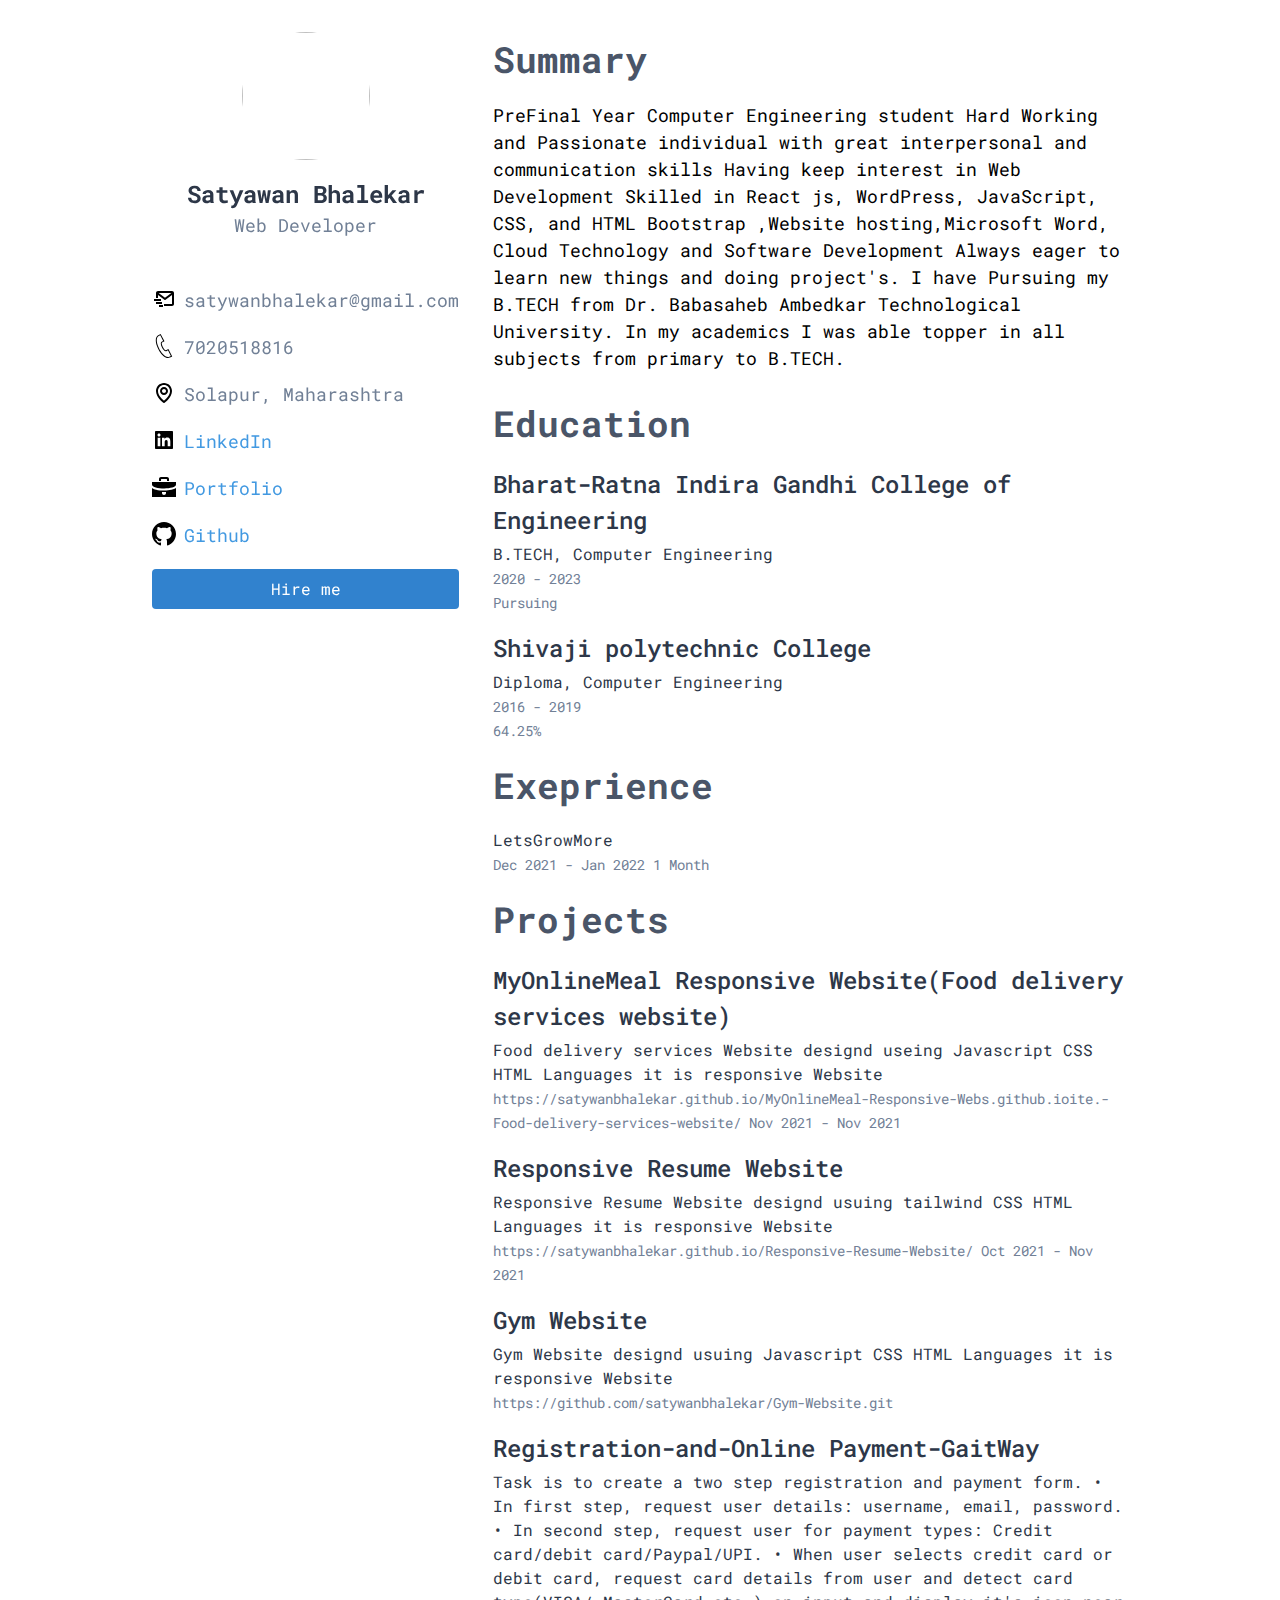
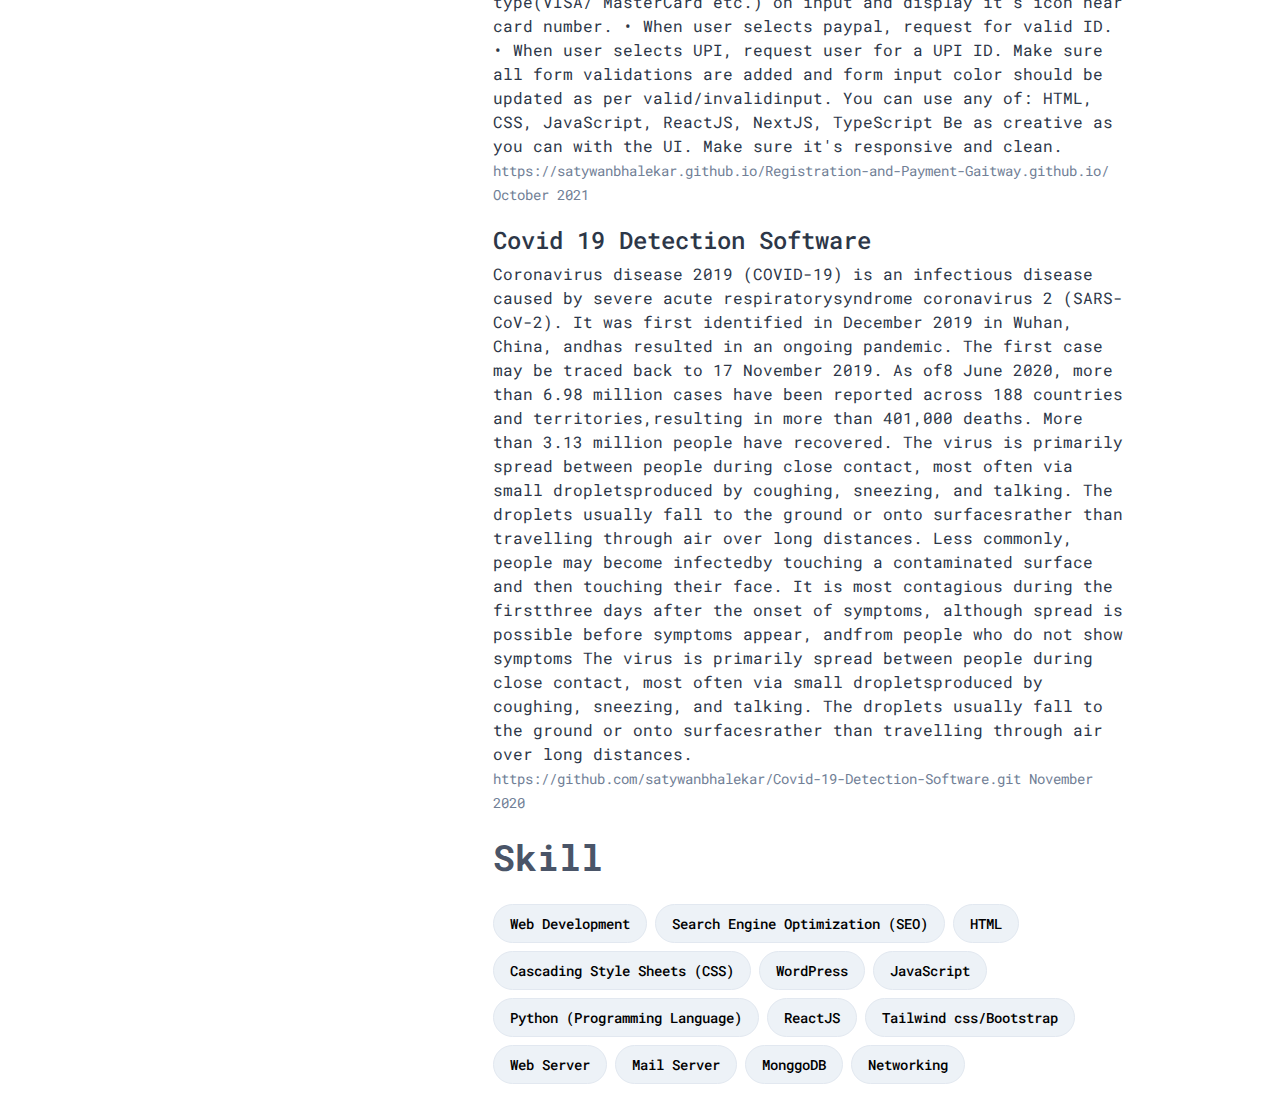
==== commit ffe68d1f: "Update index.html" ====
--- a/index.html
+++ b/index.html
@@ -228,7 +228,7 @@
           <ul>
             <li class="mb-4">
               <h2 class="text-2xl font-medium text-gray-800">
-                ᴡᴇʙ ᴅᴇᴠᴇʟᴏᴩᴇʀ ɪɴᴛᴇʀɴ
+
               </h2>
               <div class="mt-1">
                 <div>
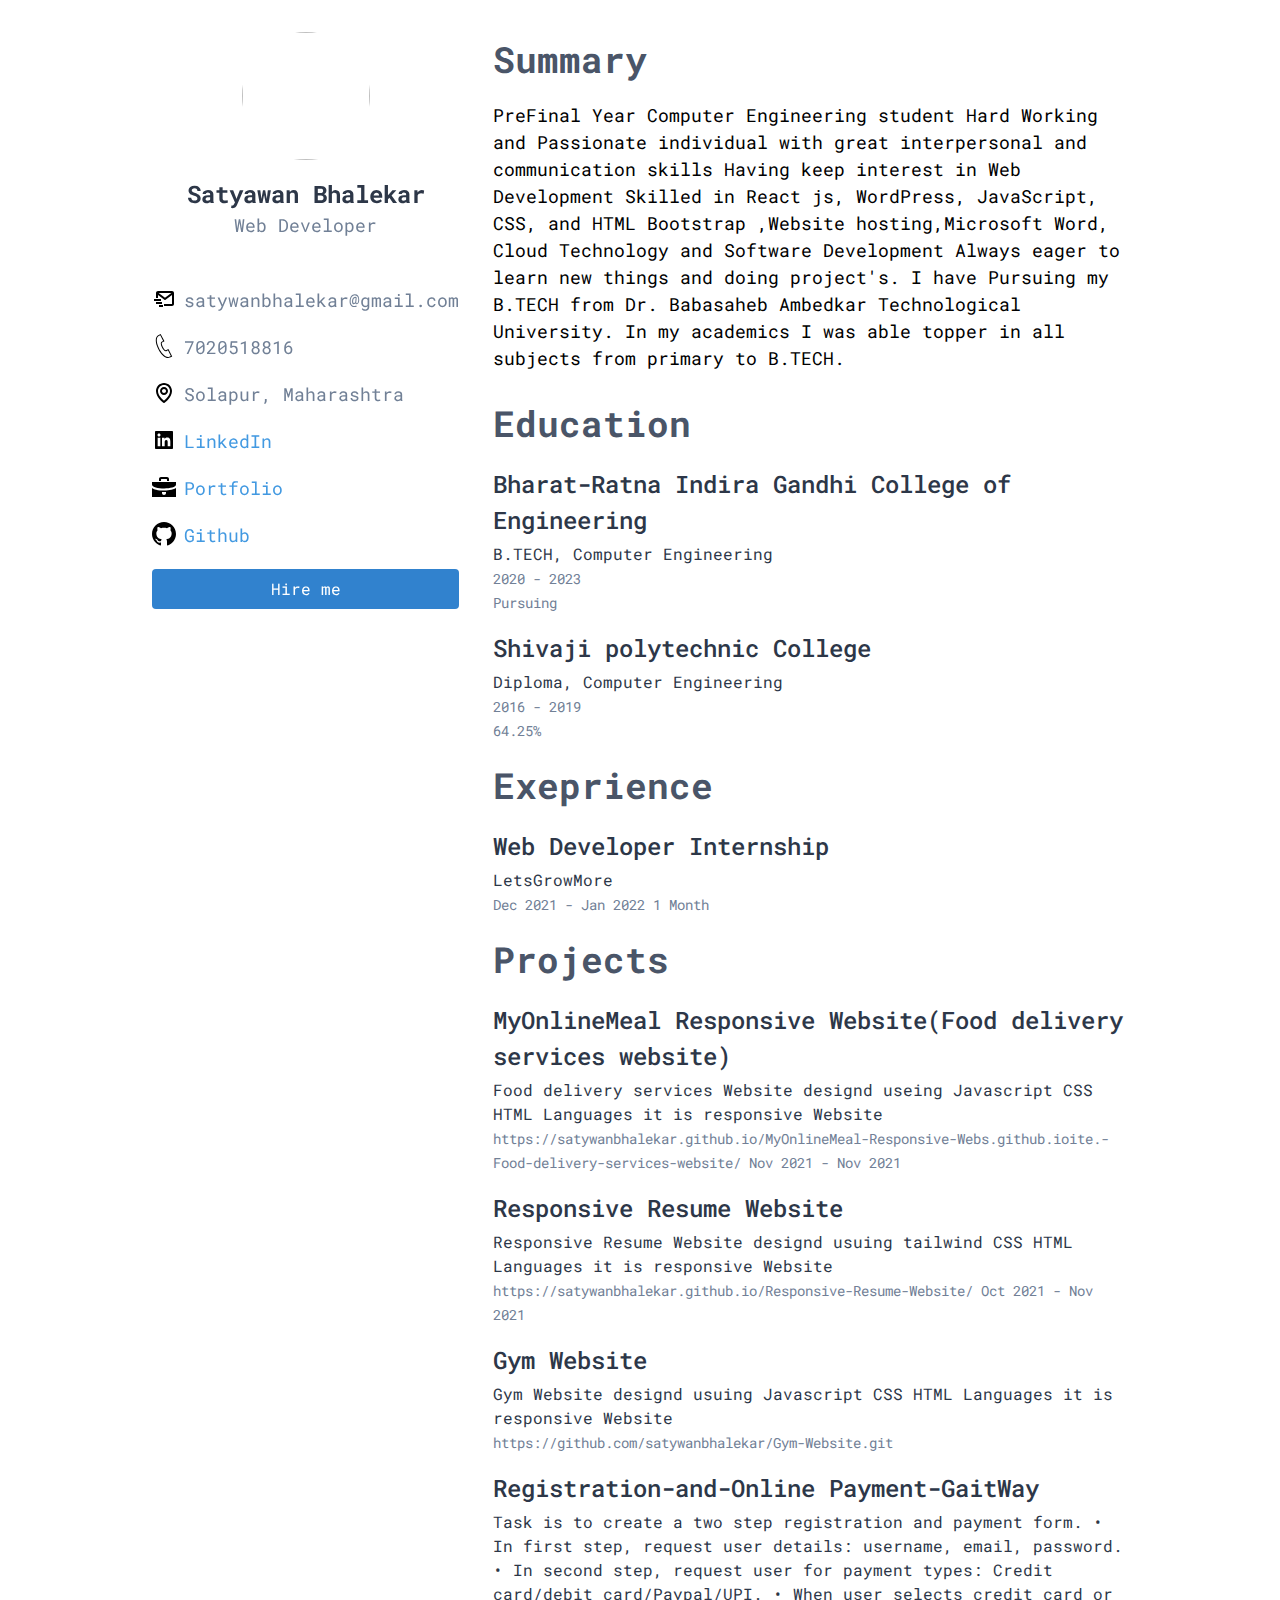
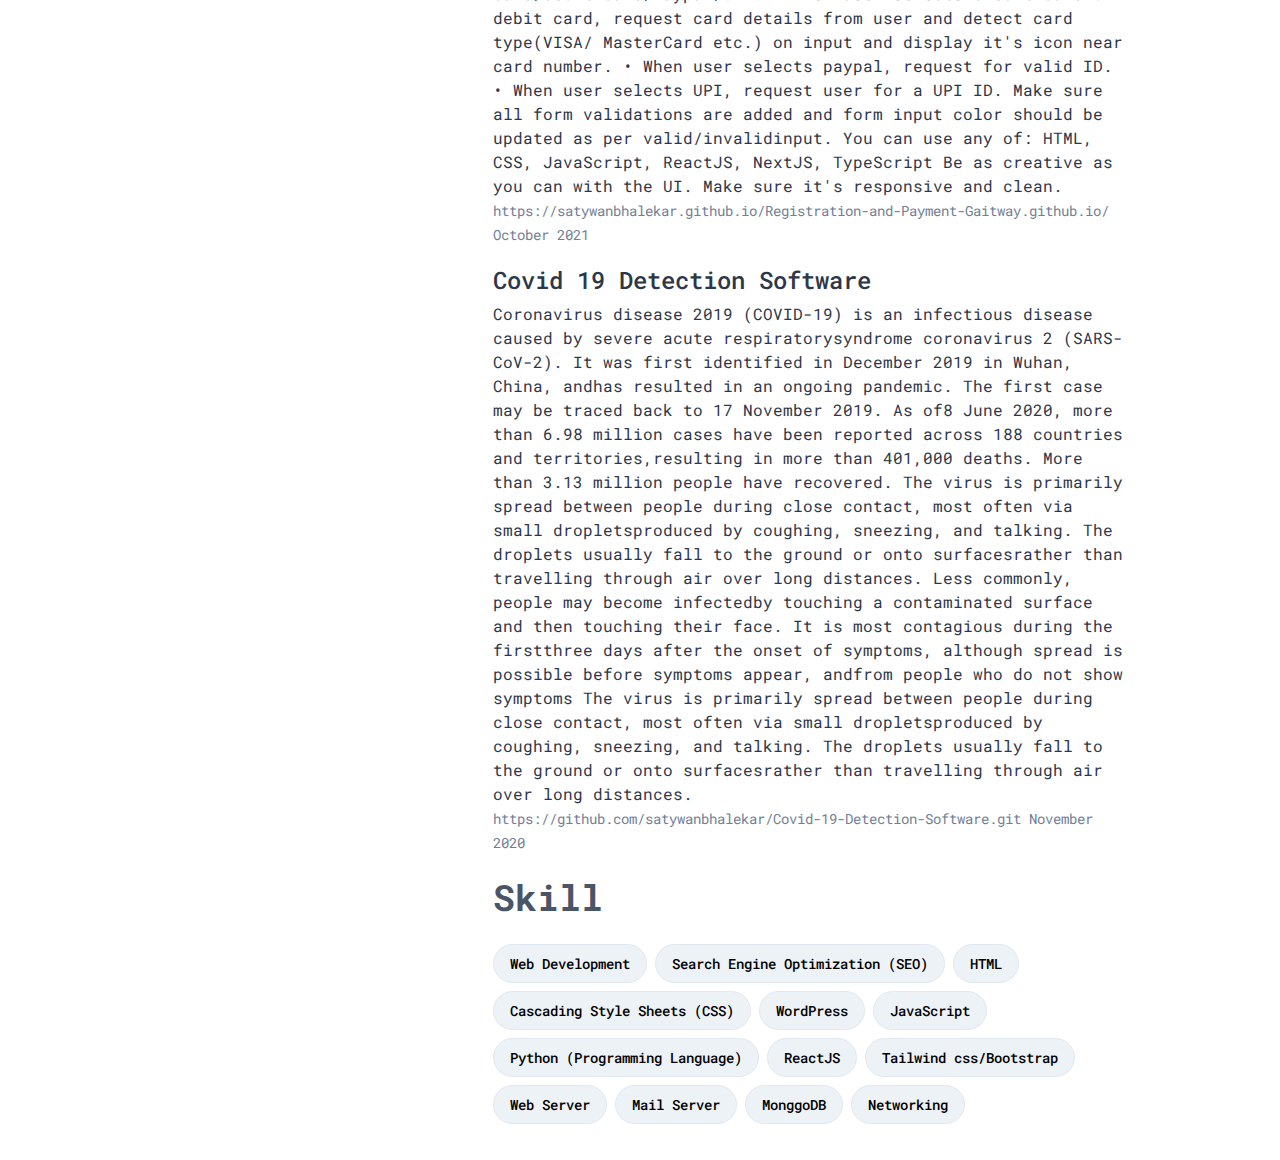
==== commit 167ef3d1: "Update index.html" ====
--- a/index.html
+++ b/index.html
@@ -228,7 +228,7 @@
           <ul>
             <li class="mb-4">
               <h2 class="text-2xl font-medium text-gray-800">
-
+                Web Developer Internship
               </h2>
               <div class="mt-1">
                 <div>
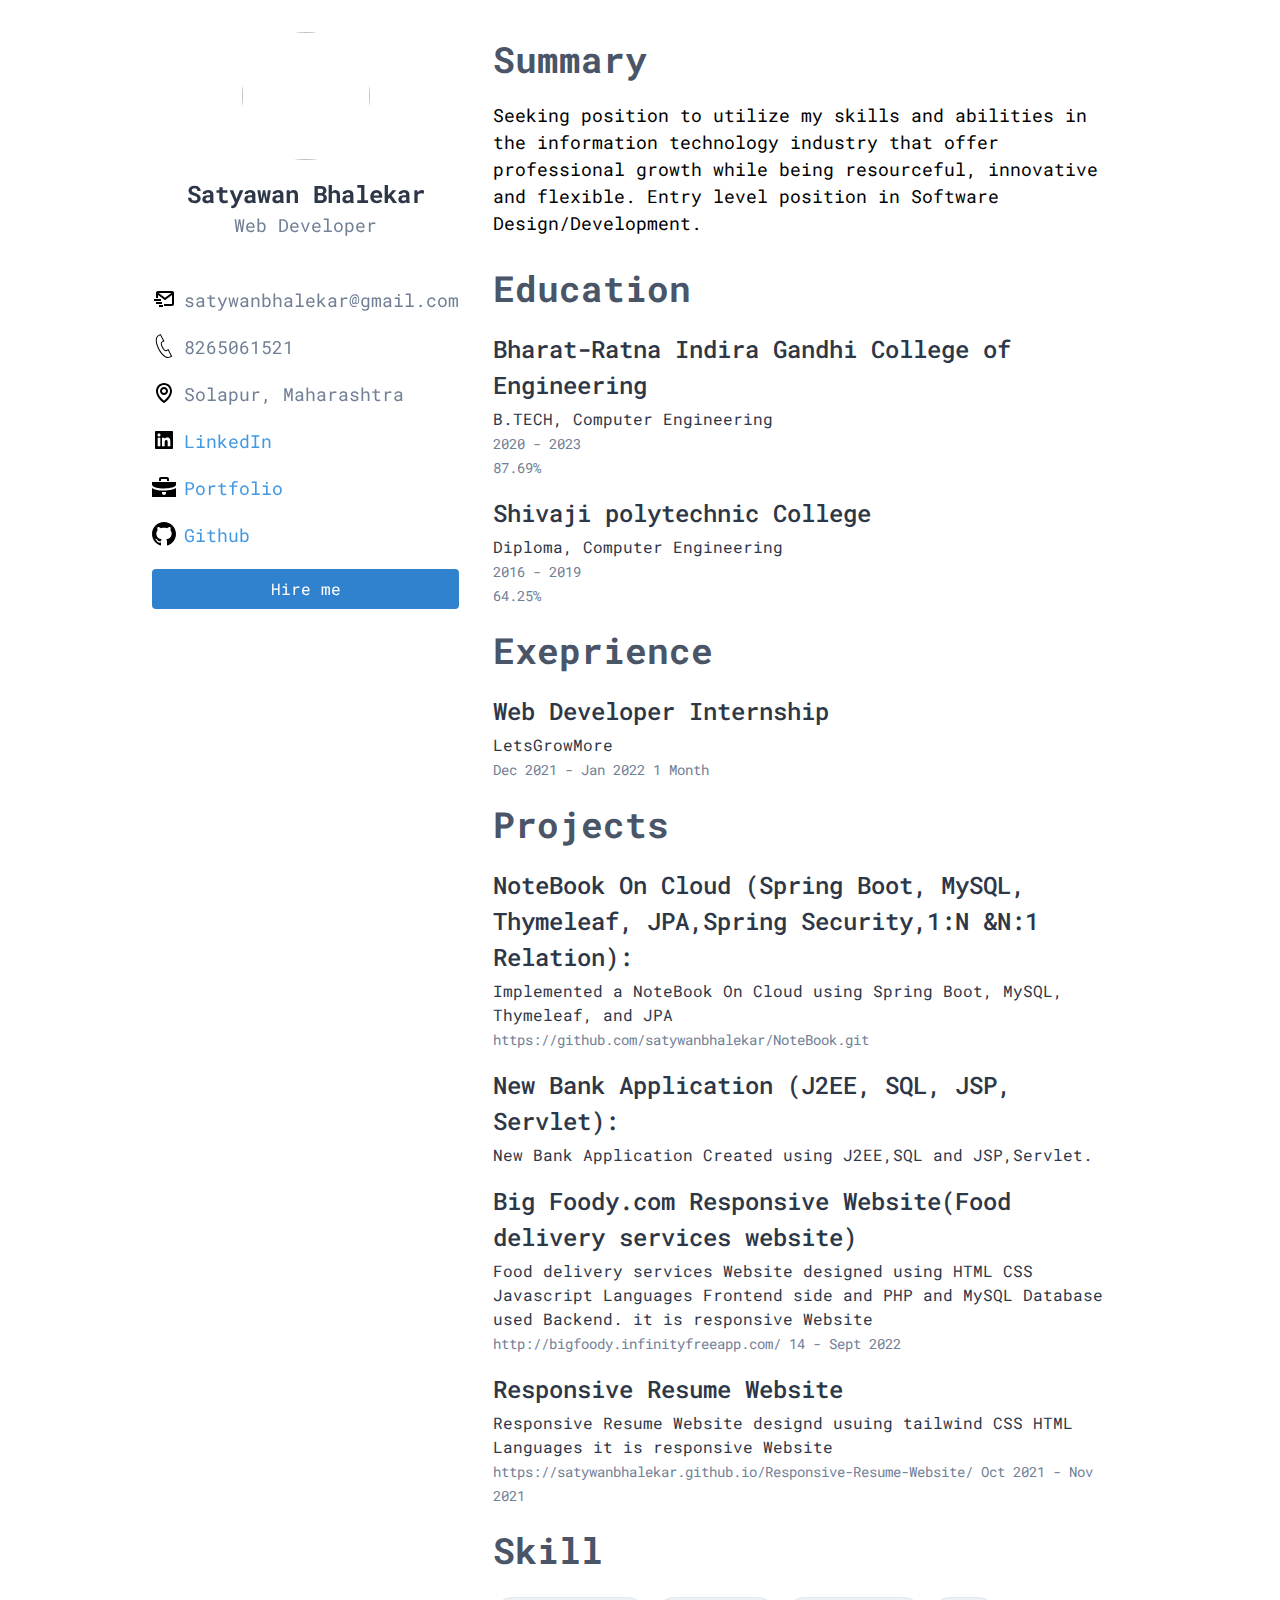
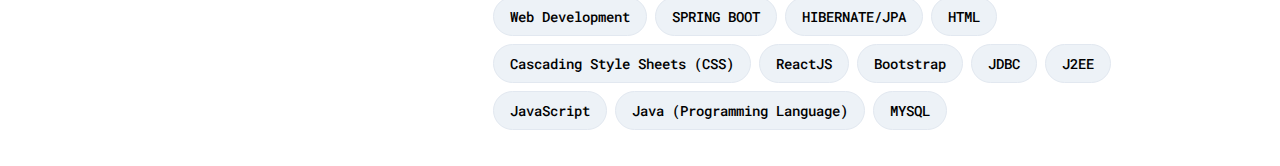
==== commit fce220e9: "Update index.html" ====
--- a/index.html
+++ b/index.html
@@ -71,7 +71,7 @@
                   
                 </svg>
               </div>
-              7020518816
+              8265061521
             </div>
 
 
@@ -168,14 +168,9 @@
         <div class="mx-4 mb-6">
           <h1 class="mb-4 text-4xl text-gray-700 font-bold">Summary</h1>
           <p class="text-lg">
-            PreFinal Year Computer Engineering student Hard Working and
-Passionate individual with great interpersonal and communication skills
-Having keep interest in Web Development Skilled in React js, WordPress,
-JavaScript, CSS, and HTML Bootstrap ,Website hosting,Microsoft Word,
-Cloud Technology and Software Development Always eager to learn
-new things and doing project's. I have Pursuing my B.TECH from Dr.
-Babasaheb Ambedkar Technological University. In my academics I was
-able topper in all subjects from primary to B.TECH.
+            
+Seeking position to utilize my skills and abilities in the information technology industry that offer professional 
+growth while being resourceful, innovative and flexible. Entry level position in Software Design/Development.
 
           </p>
         </div>
@@ -197,7 +192,7 @@
                 </div>
                 <div class="">
                   <i class="bx bx-calendar" style="color: #666"></i>
-                  <small class="text-sm text-gray-600">  2020 -  2023  <br>   Pursuing  </small>
+                  <small class="text-sm text-gray-600">  2020 -  2023  <br>   87.69%  </small>
                 </div>
               </div>
             </li>
@@ -246,23 +241,68 @@
 
 
             <h1 class="mb-4 text-4xl text-gray-700 font-bold">Projects </h1>
-
+ <li class="mb-4">
+              <h2 class="text-2xl font-medium text-gray-800">
+               NoteBook On Cloud (Spring Boot, MySQL, Thymeleaf, JPA,Spring Security,1:N &N:1 
+Relation):
+
+              </h2>
+              <div class="mt-1">
+                <div>
+                  <i class="bx bx-buildings" style="color: #666"></i>
+                  <small class="text-base text-gray-800">
+                     Implemented a NoteBook On Cloud using Spring Boot, MySQL, Thymeleaf, and JPA
+                  </small>
+                </div>
+                <div>
+                  <i class="bx bx-calendar text-sm" style="color: #666"></i>
+                  <small class="text-sm text-gray-600"
+                    ><a href="https://github.com/satywanbhalekar/Gym-Website.git">https://github.com/satywanbhalekar/NoteBook.git</a></small
+                  >
+                </div>
+              </div>
+            </li>
+
+
+<li class="mb-4">
+              <h2 class="text-2xl font-medium text-gray-800">
+              New Bank Application (J2EE, SQL, JSP, Servlet):
+
+              </h2>
+              <div class="mt-1">
+                <div>
+                  <i class="bx bx-buildings" style="color: #666"></i>
+                  <small class="text-base text-gray-800">
+                    New Bank Application Created using J2EE,SQL and JSP,Servlet.
+                  </small>
+                </div>
+               
+              </div>
+            </li>
+
+
+
+            
 
             <li class="mb-4">
               <h2 class="text-2xl font-medium text-gray-800">
-                MyOnlineMeal Responsive Website(Food delivery services website)  
+                Big Foody.com Responsive Website(Food
+delivery services website)
               </h2>
               <div class="mt-1">
                 <div>
                   <i class="bx bx-buildings" style="color: #666"></i>
                   <small class="text-base text-gray-800">
           
-                    Food delivery services Website designd useing Javascript CSS HTML Languages it is responsive Website
+                    Food delivery services Website designed using HTML CSS
+Javascript Languages Frontend side and PHP and MySQL Database
+used Backend. it is responsive Website                                                       
+
                   </small>
                 </div>
                 <div>
                   <i class="bx bx-calendar text-sm" style="color: #666"></i>
-                  <small class="text-sm text-gray-600"> <a href="https://satywanbhalekar.github.io/MyOnlineMeal-Responsive-Webs.github.ioite.-Food-delivery-services-website/">https://satywanbhalekar.github.io/MyOnlineMeal-Responsive-Webs.github.ioite.-Food-delivery-services-website/</a>  Nov 2021 - Nov 2021                </small>
+                  <small class="text-sm text-gray-600"> <a href="http://bigfoody.infinityfreeapp.com/">http://bigfoody.infinityfreeapp.com/</a>  14 - Sept 2022              </small>
                 </div>
               </div>
             </li>
@@ -284,85 +324,12 @@
                 </div>
               </div>
             </li>
-            <li class="mb-4">
-              <h2 class="text-2xl font-medium text-gray-800">
-                Gym Website
-              </h2>
-              <div class="mt-1">
-                <div>
-                  <i class="bx bx-buildings" style="color: #666"></i>
-                  <small class="text-base text-gray-800">
-                    Gym Website designd usuing Javascript CSS HTML Languages it is responsive Website
-                  </small>
-                </div>
-                <div>
-                  <i class="bx bx-calendar text-sm" style="color: #666"></i>
-                  <small class="text-sm text-gray-600"
-                    ><a href="https://github.com/satywanbhalekar/Gym-Website.git">https://github.com/satywanbhalekar/Gym-Website.git</a></small
-                  >
-                </div>
-              </div>
-            </li>
-
-            <li class="mb-4">
-              <h2 class="text-2xl font-medium text-gray-800">
-                Registration-and-Online Payment-GaitWay
-              </h2>
-              <div class="mt-1">
-                <div>
-                  <i class="bx bx-buildings" style="color: #666"></i>
-                  <small class="text-base text-gray-800">
-                    Task is to create a two step registration and payment form. • In first step, request user details: username, email, password. • In second step, request user for payment types: Credit card/debit card/Paypal/UPI. • When user selects credit card or debit card, request card details from user and detect card type(VISA/ MasterCard etc.) on input and display it's icon near card number. • When user selects paypal, request for valid ID. • When user selects UPI, request user for a UPI ID. Make sure all form validations are added and form input color should be updated as per valid/invalidinput. You can use any of: HTML, CSS, JavaScript, ReactJS, NextJS, TypeScript Be as creative as you can with the UI. Make sure it's responsive and clean.
-                  </small>
-                </div>
-                <div>
-                  <i class="bx bx-calendar text-sm" style="color: #666"></i>
-                  <small class="text-sm text-gray-600"
-                    ><a href="https://satywanbhalekar.github.io/Registration-and-Payment-Gaitway.github.io/">https://satywanbhalekar.github.io/Registration-and-Payment-Gaitway.github.io/</a> October 2021</small
-                  >
-                </div>
-              </div>
-            </li>
-
-            <li class="mb-4">
-              <h2 class="text-2xl font-medium text-gray-800">
-                Covid 19 Detection Software   
-              </h2>
-              <div class="mt-1">
-                <div>
-                  <i class="bx bx-buildings" style="color: #666"></i>
-                  <small class="text-base text-gray-800">
-                    Coronavirus disease 2019 (COVID-19) is an infectious disease caused by severe acute respiratorysyndrome coronavirus 2 (SARS-CoV-2). It was first identified in December 2019 in Wuhan, China, andhas resulted in an ongoing pandemic. The first case may be traced back to 17 November 2019. As of8 June 2020, more than 6.98 million cases have been reported across 188 countries and territories,resulting in more than 401,000 deaths. More than 3.13 million people have recovered. The virus is primarily spread between people during close contact, most often via small dropletsproduced by coughing, sneezing, and talking. The droplets usually fall to the ground or onto surfacesrather than travelling through air over long distances. Less commonly, people may become infectedby touching a contaminated surface and then touching their face. It is most contagious during the firstthree days after the onset of symptoms, although spread is possible before symptoms appear, andfrom people who do not show symptoms The virus is primarily spread between people during close contact, most often via small dropletsproduced by coughing, sneezing, and talking. The droplets usually fall to the ground or onto surfacesrather than travelling through air over long distances. 
-                  </small>
-                </div>
-                <div>
-                  <i class="bx bx-calendar text-sm" style="color: #666"></i>
-                  <small class="text-sm text-gray-600"
-                    ><a href="https://github.com/satywanbhalekar/Covid-19-Detection-Software.git">https://github.com/satywanbhalekar/Covid-19-Detection-Software.git</a> November 2020</small
-                  >
-                </div>
-              </div>
-            </li>
-            <!-- <li class="mb-4">
-              <h2 class="text-2xl font-medium text-gray-800">
-                DIABETES DETECTION SOFTWARE 
-              </h2>
-              <div class="mt-1">
-                <div>
-                  <i class="bx bx-buildings text-sm" style="color: #666"></i>
-                  <small class="text-base text-gray-800">
-                    If you are facing with any kind of disease or infection and knowing about these disease on time willhelp you to get cure and take precautions on time. This process will also help to get over from thesesuffering in few days or in months. Among several diseases and sufferings, many user will able to dotheir self-checkup without taking help of a doctor. This system will keep records of particular patientor of any person and by using their general data collected during analysis process it will able to tellyou, whether you are suffering from diabetes or not. Apart from these, based on your collected data,it will also provide suggestion and general precautions which is to be taken by you in order to improveyour health. This system having the ability to detect diabetes and categories as per the data which hasbeen collected during questions answer section. Its user friendly graphical mode will make its user touse this system in interactive manner. You will have to just answer few questions and these questionshas been divided into two section. Upon completion of these questions you will able to get your finalresult and your health status regarding diabetes. To keep records, you will required to ask your basicinformation and using these information, your final report will be prepared by keeping view of answerwhich has been provided by you.
-                  </small>
-                </div>
-                <div>
-                  <i class="bx bx-calendar text-sm" style="color: #666"></i>
-                  <small class="text-sm text-gray-600"
-                    >Jan 2021 - Mar 2021
-                    </small
-                  >
-                </div>
-              </div>
-            </li> -->
+           
+
+           
+
+           
+           
           </ul>
         </div>
         <div class="mx-4">
@@ -375,8 +342,13 @@
               >
               <span
                 class="mr-2 my-1 rounded-full border px-4 text-sm py-2 font-medium bg-gray-200"
-                >Search Engine Optimization (SEO)</span
-              >
+                >SPRING BOOT</span
+              >
+              <span
+                class="mr-2 my-1 rounded-full border px-4 text-sm py-2 font-medium bg-gray-200"
+                >HIBERNATE/JPA</span
+              >
+             
               <span
                 class="mr-2 my-1 rounded-full border px-4 text-sm py-2 font-medium bg-gray-200"
                 >HTML</span
@@ -385,9 +357,21 @@
                 class="mr-2 my-1 rounded-full border px-4 text-sm py-2 font-medium bg-gray-200"
                 >Cascading Style Sheets (CSS)</span
               >
-              <span
-                class="mr-2 my-1 rounded-full border px-4 text-sm py-2 font-medium bg-gray-200"
-                >WordPress</span
+               <span
+                class="mr-2 my-1 rounded-full border px-4 text-sm py-2 font-medium bg-gray-200"
+                >ReactJS</span
+              >
+              <span
+                class="mr-2 my-1 rounded-full border px-4 text-sm py-2 font-medium bg-gray-200"
+                >Bootstrap</span
+              >
+              <span
+                class="mr-2 my-1 rounded-full border px-4 text-sm py-2 font-medium bg-gray-200"
+                >JDBC</span
+              >
+               <span
+                class="mr-2 my-1 rounded-full border px-4 text-sm py-2 font-medium bg-gray-200"
+                >J2EE</span
               >
               
               <span
@@ -396,36 +380,19 @@
               >
               <span
                 class="mr-2 my-1 rounded-full border px-4 text-sm py-2 font-medium bg-gray-200"
-                >Python (Programming Language)</span
+                >Java (Programming Language)</span
               >
              
-              <span
-                class="mr-2 my-1 rounded-full border px-4 text-sm py-2 font-medium bg-gray-200"
-                >ReactJS</span
-              >
-              <span
-                class="mr-2 my-1 rounded-full border px-4 text-sm py-2 font-medium bg-gray-200"
-                >Tailwind css/Bootstrap</span
-              >
+             
               
-              <span
-                class="mr-2 my-1 rounded-full border px-4 text-sm py-2 font-medium bg-gray-200"
-                >Web Server</span
-              >
-              <span
-                class="mr-2 my-1 rounded-full border px-4 text-sm py-2 font-medium bg-gray-200"
-                >Mail Server</span
-              >
               
-              <span
-                class="mr-2 my-1 rounded-full border px-4 text-sm py-2 font-medium bg-gray-200"
-                >MonggoDB</span
+              
+              <span
+                class="mr-2 my-1 rounded-full border px-4 text-sm py-2 font-medium bg-gray-200"
+                >MYSQL</span
               >
              
-              <span
-                class="mr-2 my-1 rounded-full border px-4 text-sm py-2 font-medium bg-gray-200"
-                >Networking</span
-              >
+             
             </li>
           </ul>
         </div>
